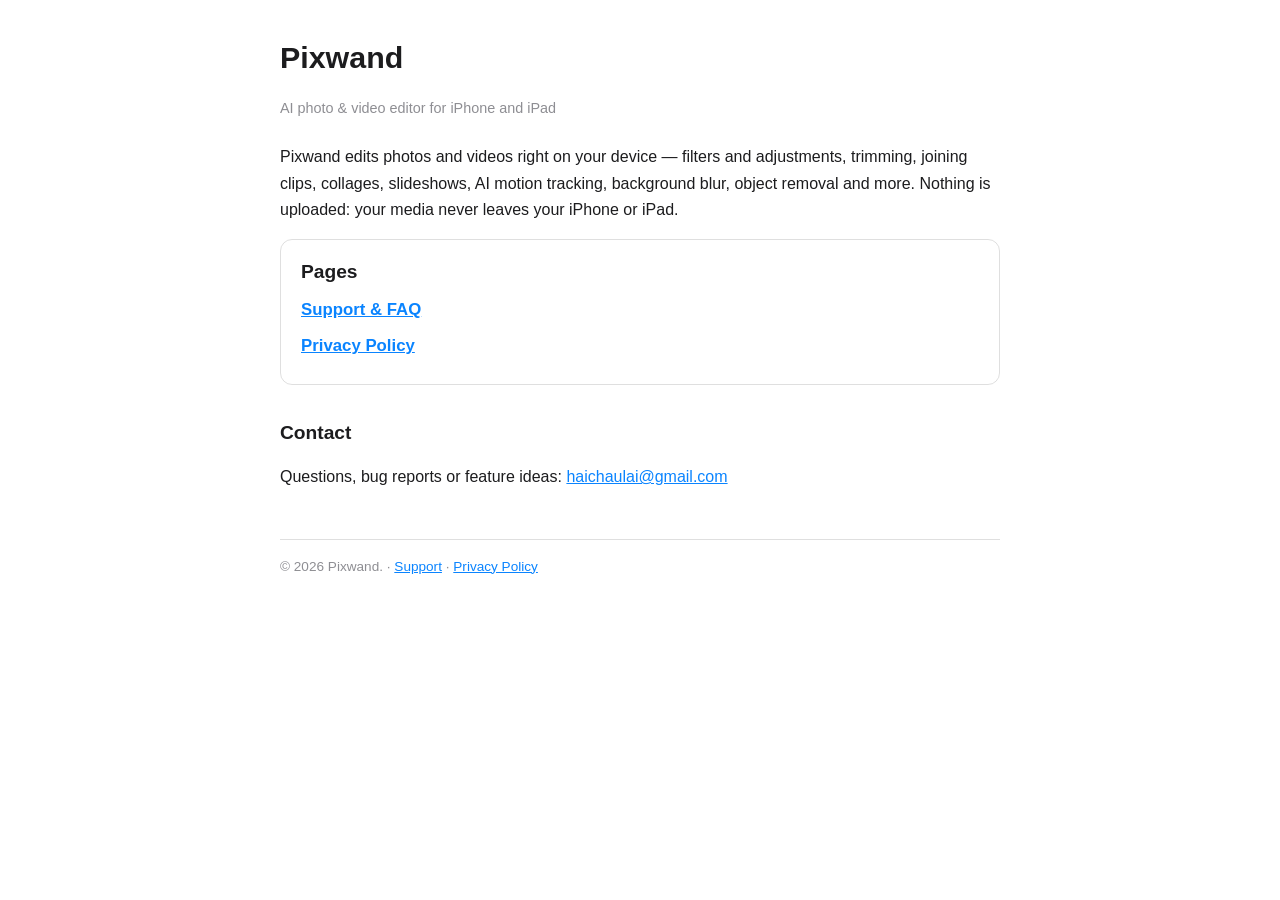
==== index.html @ e0894815 "A home page, so the site root isn't a 404 The App Store's Developer Website link points at the site " ====
<!doctype html>
<html lang="en">
<head>
  <meta charset="utf-8">
  <meta name="viewport" content="width=device-width, initial-scale=1">
  <title>Pixwand — AI Photo &amp; Video Editor</title>
  <meta name="description" content="Pixwand is an AI photo and video editor for iPhone and iPad. Everything is edited on your device.">
  <style>
    :root { color-scheme: light dark; }
    * { box-sizing: border-box; }
    body {
      font: 16px/1.65 -apple-system, BlinkMacSystemFont, "Segoe UI", Roboto, Helvetica, Arial, sans-serif;
      max-width: 760px; margin: 0 auto; padding: 32px 20px 64px; color: #1c1c1e; background: #fff;
    }
    @media (prefers-color-scheme: dark) { body { color: #e5e5ea; background: #1c1c1e; } a { color: #6cb6ff; } }
    h1 { font-size: 1.9rem; margin: 0 0 4px; }
    h2 { font-size: 1.2rem; margin: 2rem 0 .5rem; }
    .meta { color: #8e8e93; font-size: .9rem; margin-bottom: 1.5rem; }
    a { color: #0a84ff; }
    .card { border: 1px solid rgba(127,127,127,.25); border-radius: 12px; padding: 16px 20px; margin: 1rem 0; }
    ul { padding-left: 1.2rem; }
    li { margin: .25rem 0; }
    .links { list-style: none; padding: 0; margin: 0; }
    .links li { margin: .5rem 0; font-size: 1.05rem; font-weight: 600; }
    footer { margin-top: 3rem; color: #8e8e93; font-size: .85rem; border-top: 1px solid rgba(127,127,127,.25); padding-top: 1rem; }
  </style>
</head>
<body>
  <h1>Pixwand</h1>
  <p class="meta">AI photo &amp; video editor for iPhone and iPad</p>

  <p>Pixwand edits photos and videos right on your device — filters and adjustments, trimming,
     joining clips, collages, slideshows, AI motion tracking, background blur, object removal
     and more. Nothing is uploaded: your media never leaves your iPhone or iPad.</p>

  <div class="card">
    <h2 style="margin-top:0">Pages</h2>
    <ul class="links">
      <li><a href="support.html">Support &amp; FAQ</a></li>
      <li><a href="privacy-policy.html">Privacy Policy</a></li>
    </ul>
  </div>

  <h2>Contact</h2>
  <p>Questions, bug reports or feature ideas:
     <a href="mailto:haichaulai@gmail.com">haichaulai@gmail.com</a></p>

  <footer>
    &copy; 2026 Pixwand. &middot; <a href="support.html">Support</a> &middot;
    <a href="privacy-policy.html">Privacy Policy</a>
  </footer>
</body>
</html>
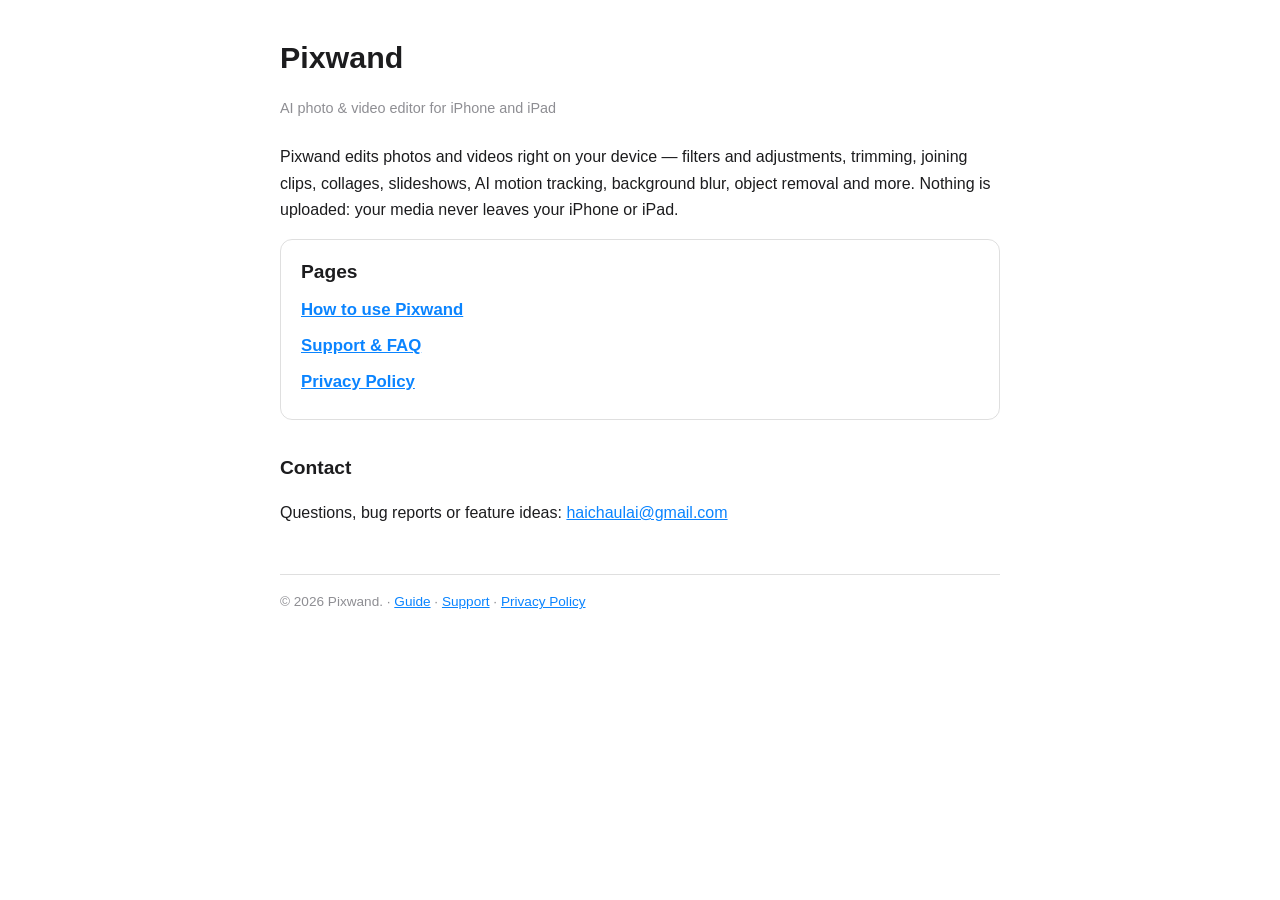
==== commit 7ba60351: "A visual guide: choose media, the five tabs, applying a look Three short screen recordings of the ap" ====
--- a/index.html
+++ b/index.html
@@ -36,6 +36,7 @@
   <div class="card">
     <h2 style="margin-top:0">Pages</h2>
     <ul class="links">
+      <li><a href="guide/">How to use Pixwand</a></li>
       <li><a href="support.html">Support &amp; FAQ</a></li>
       <li><a href="privacy-policy.html">Privacy Policy</a></li>
     </ul>
@@ -46,7 +47,8 @@
      <a href="mailto:haichaulai@gmail.com">haichaulai@gmail.com</a></p>
 
   <footer>
-    &copy; 2026 Pixwand. &middot; <a href="support.html">Support</a> &middot;
+    &copy; 2026 Pixwand. &middot; <a href="guide/">Guide</a> &middot;
+    <a href="support.html">Support</a> &middot;
     <a href="privacy-policy.html">Privacy Policy</a>
   </footer>
 </body>
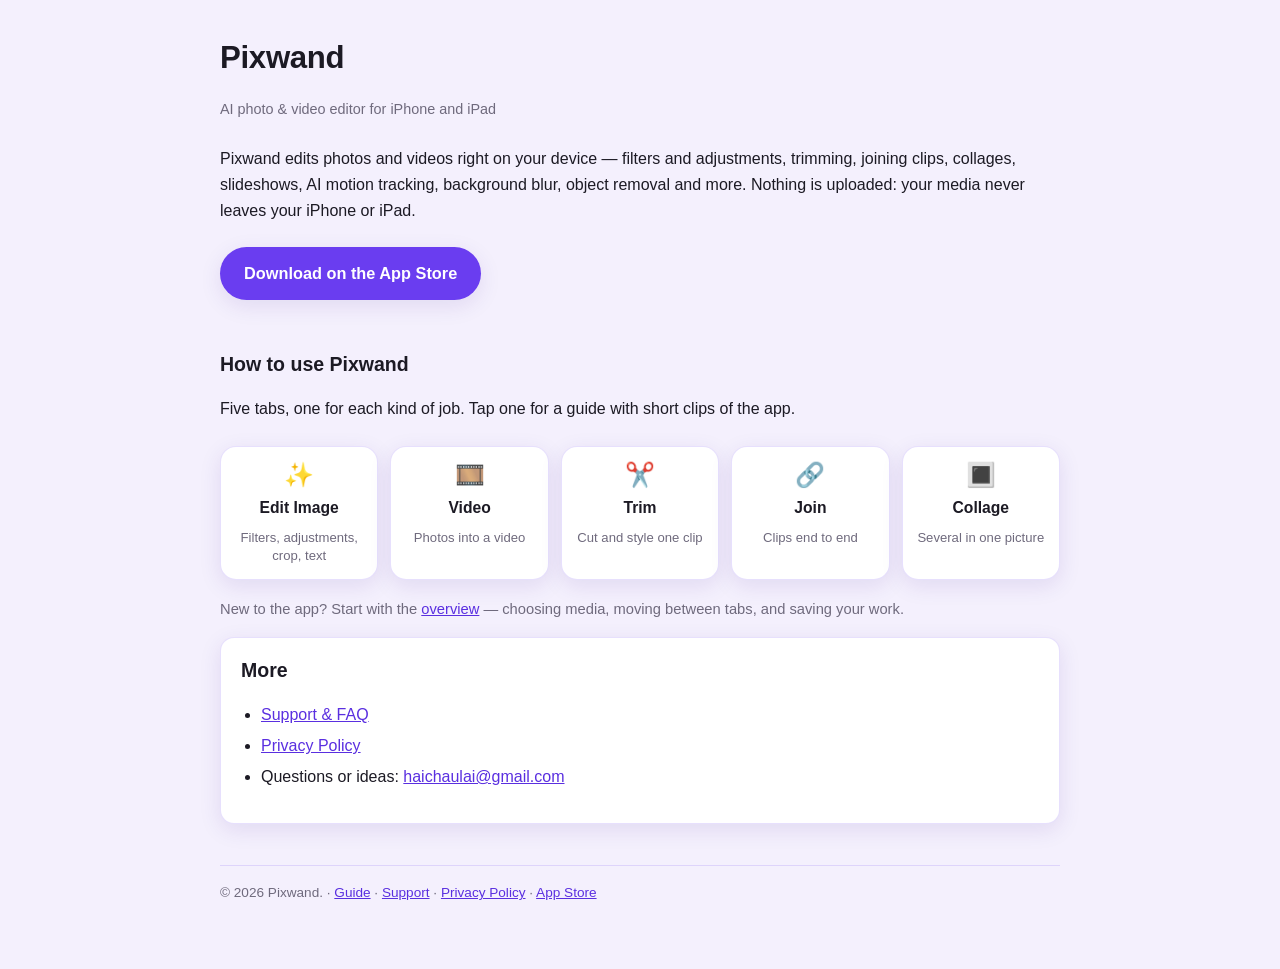
==== commit c822a611: "A guide per tab, a pale violet site, and the App Store link The home page now opens on the five tabs" ====
--- a/index.html
+++ b/index.html
@@ -4,26 +4,8 @@
   <meta charset="utf-8">
   <meta name="viewport" content="width=device-width, initial-scale=1">
   <title>Pixwand — AI Photo &amp; Video Editor</title>
-  <meta name="description" content="Pixwand is an AI photo and video editor for iPhone and iPad. Everything is edited on your device.">
-  <style>
-    :root { color-scheme: light dark; }
-    * { box-sizing: border-box; }
-    body {
-      font: 16px/1.65 -apple-system, BlinkMacSystemFont, "Segoe UI", Roboto, Helvetica, Arial, sans-serif;
-      max-width: 760px; margin: 0 auto; padding: 32px 20px 64px; color: #1c1c1e; background: #fff;
-    }
-    @media (prefers-color-scheme: dark) { body { color: #e5e5ea; background: #1c1c1e; } a { color: #6cb6ff; } }
-    h1 { font-size: 1.9rem; margin: 0 0 4px; }
-    h2 { font-size: 1.2rem; margin: 2rem 0 .5rem; }
-    .meta { color: #8e8e93; font-size: .9rem; margin-bottom: 1.5rem; }
-    a { color: #0a84ff; }
-    .card { border: 1px solid rgba(127,127,127,.25); border-radius: 12px; padding: 16px 20px; margin: 1rem 0; }
-    ul { padding-left: 1.2rem; }
-    li { margin: .25rem 0; }
-    .links { list-style: none; padding: 0; margin: 0; }
-    .links li { margin: .5rem 0; font-size: 1.05rem; font-weight: 600; }
-    footer { margin-top: 3rem; color: #8e8e93; font-size: .85rem; border-top: 1px solid rgba(127,127,127,.25); padding-top: 1rem; }
-  </style>
+  <meta name="description" content="Pixwand is an AI photo and video editor for iPhone and iPad. Five tabs: Edit Image, Video, Trim, Join and Collage. Everything is edited on your device.">
+  <link rel="stylesheet" href="assets/site.css">
 </head>
 <body>
   <h1>Pixwand</h1>
@@ -33,23 +15,56 @@
      joining clips, collages, slideshows, AI motion tracking, background blur, object removal
      and more. Nothing is uploaded: your media never leaves your iPhone or iPad.</p>
 
+  <p><a class="get" href="https://apps.apple.com/app/id6810586772">Download on the App Store</a></p>
+
+  <h2>How to use Pixwand</h2>
+  <p>Five tabs, one for each kind of job. Tap one for a guide with short clips of the app.</p>
+
+  <ul class="tabs">
+    <li><a href="guide/edit-image/">
+      <span class="icon" aria-hidden="true">✨</span>
+      <span class="name">Edit Image</span>
+      <span class="what">Filters, adjustments, crop, text</span>
+    </a></li>
+    <li><a href="guide/video/">
+      <span class="icon" aria-hidden="true">🎞️</span>
+      <span class="name">Video</span>
+      <span class="what">Photos into a video</span>
+    </a></li>
+    <li><a href="guide/trim/">
+      <span class="icon" aria-hidden="true">✂️</span>
+      <span class="name">Trim</span>
+      <span class="what">Cut and style one clip</span>
+    </a></li>
+    <li><a href="guide/join/">
+      <span class="icon" aria-hidden="true">🔗</span>
+      <span class="name">Join</span>
+      <span class="what">Clips end to end</span>
+    </a></li>
+    <li><a href="guide/collage/">
+      <span class="icon" aria-hidden="true">🔳</span>
+      <span class="name">Collage</span>
+      <span class="what">Several in one picture</span>
+    </a></li>
+  </ul>
+
+  <p class="tip">New to the app? Start with the <a href="guide/">overview</a> — choosing media,
+     moving between tabs, and saving your work.</p>
+
   <div class="card">
-    <h2 style="margin-top:0">Pages</h2>
-    <ul class="links">
-      <li><a href="guide/">How to use Pixwand</a></li>
+    <h2 style="margin-top:0">More</h2>
+    <ul>
       <li><a href="support.html">Support &amp; FAQ</a></li>
       <li><a href="privacy-policy.html">Privacy Policy</a></li>
+      <li>Questions or ideas: <a href="mailto:haichaulai@gmail.com">haichaulai@gmail.com</a></li>
     </ul>
   </div>
-
-  <h2>Contact</h2>
-  <p>Questions, bug reports or feature ideas:
-     <a href="mailto:haichaulai@gmail.com">haichaulai@gmail.com</a></p>
 
   <footer>
     &copy; 2026 Pixwand. &middot; <a href="guide/">Guide</a> &middot;
     <a href="support.html">Support</a> &middot;
-    <a href="privacy-policy.html">Privacy Policy</a>
+    <a href="privacy-policy.html">Privacy Policy</a> &middot;
+    <a href="https://apps.apple.com/app/id6810586772">App Store</a>
   </footer>
 </body>
 </html>
--- a/assets/site.css
+++ b/assets/site.css
@@ -0,0 +1,157 @@
+/* Pixwand's site: one sheet for the home page, the guide and the legal pages.
+   Pale violet throughout, picked up from the app's own accent. */
+
+:root {
+  color-scheme: light dark;
+  --bg: #f4f0fd;          /* the page: pale violet */
+  --card: #ffffff;        /* panels sitting on it */
+  --ink: #1c1a24;         /* body text */
+  --dim: #6f6a7d;         /* captions, footers */
+  --rule: rgba(106, 61, 240, .16);
+  --accent: #6a3df0;      /* the app's purple */
+  --accent-ink: #ffffff;  /* text on the accent */
+  --link: #5a2fe0;
+  --shadow: 0 6px 22px rgba(60, 20, 140, .10);
+}
+
+@media (prefers-color-scheme: dark) {
+  :root {
+    --bg: #15121d;
+    --card: #1e1a29;
+    --ink: #ece9f5;
+    --dim: #a09ab4;
+    --rule: rgba(160, 130, 255, .22);
+    --accent: #8a63ff;
+    --accent-ink: #130c26;
+    --link: #b3a0ff;
+    --shadow: 0 6px 22px rgba(0, 0, 0, .35);
+  }
+}
+
+* { box-sizing: border-box; }
+
+body {
+  font: 16px/1.65 -apple-system, BlinkMacSystemFont, "Segoe UI", Roboto, Helvetica, Arial, sans-serif;
+  max-width: 880px;
+  margin: 0 auto;
+  padding: 32px 20px 64px;
+  color: var(--ink);
+  background: var(--bg);
+}
+
+/* A narrower column reads better for long prose (the legal pages). */
+body.prose { max-width: 760px; }
+
+h1 { font-size: 1.95rem; margin: 0 0 4px; letter-spacing: -.01em; }
+h2 { font-size: 1.22rem; margin: 2rem 0 .5rem; }
+h3 { font-size: 1rem; margin: 1.2rem 0 .25rem; }
+a { color: var(--link); }
+.meta { color: var(--dim); font-size: .9rem; margin-bottom: 1.5rem; }
+.tip { color: var(--dim); font-size: .92rem; margin-top: .8rem; }
+ul { padding-left: 1.25rem; }
+li { margin: .28rem 0; }
+code { background: rgba(127, 127, 127, .15); padding: 1px 5px; border-radius: 4px; }
+
+/* A panel: anything that should lift off the violet. */
+.card {
+  background: var(--card);
+  border: 1px solid var(--rule);
+  border-radius: 14px;
+  padding: 16px 20px;
+  margin: 1rem 0;
+  box-shadow: var(--shadow);
+}
+
+/* The App Store button. */
+.get {
+  display: inline-block;
+  margin: .4rem 0 1rem;
+  padding: 13px 24px;
+  border-radius: 999px;
+  background: var(--accent);
+  color: var(--accent-ink);
+  font-size: 1.02rem;
+  font-weight: 650;
+  text-decoration: none;
+  box-shadow: var(--shadow);
+}
+.get:hover { filter: brightness(1.08); }
+
+/* The five tabs, side by side, each one a way into its own guide. */
+.tabs {
+  display: grid;
+  grid-template-columns: repeat(5, 1fr);
+  gap: 12px;
+  margin: 1.2rem 0 .4rem;
+  padding: 0;
+  list-style: none;
+}
+.tabs a {
+  display: flex;
+  flex-direction: column;
+  align-items: center;
+  gap: 8px;
+  height: 100%;
+  padding: 16px 8px 14px;
+  border: 1px solid var(--rule);
+  border-radius: 16px;
+  background: var(--card);
+  box-shadow: var(--shadow);
+  color: var(--ink);
+  text-align: center;
+  text-decoration: none;
+}
+.tabs a:hover { border-color: var(--accent); }
+.tabs .icon { font-size: 1.5rem; line-height: 1; }
+.tabs .name { font-weight: 650; font-size: .98rem; }
+.tabs .what { color: var(--dim); font-size: .82rem; line-height: 1.35; }
+
+/* A guide step: the clip on one side, what to do on the other. */
+.step {
+  display: grid;
+  grid-template-columns: 250px 1fr;
+  gap: 28px;
+  align-items: start;
+  padding: 26px 0;
+  border-top: 1px solid var(--rule);
+}
+.step.wide { grid-template-columns: 1fr; }
+.step video {
+  width: 100%;
+  border-radius: 22px;
+  display: block;
+  background: #000;
+  box-shadow: var(--shadow);
+}
+.num {
+  display: inline-block;
+  min-width: 1.6em;
+  padding: 0 .45em;
+  margin-right: .5em;
+  border-radius: 999px;
+  background: var(--accent);
+  color: var(--accent-ink);
+  font-size: .85rem;
+  font-weight: 700;
+  text-align: center;
+  vertical-align: 2px;
+}
+
+/* Breadcrumb back out of a guide page. */
+.back { font-size: .9rem; margin: 0 0 1rem; }
+
+footer {
+  margin-top: 2.6rem;
+  color: var(--dim);
+  font-size: .85rem;
+  border-top: 1px solid var(--rule);
+  padding-top: 1rem;
+}
+
+/* One column on a phone; the clip no wider than a hand. */
+@media (max-width: 680px) {
+  .tabs { grid-template-columns: repeat(2, 1fr); }
+  .tabs li:last-child { grid-column: 1 / -1; }
+  .step { grid-template-columns: 1fr; gap: 16px; }
+  .step video { max-width: 240px; margin: 0 auto; }
+}
